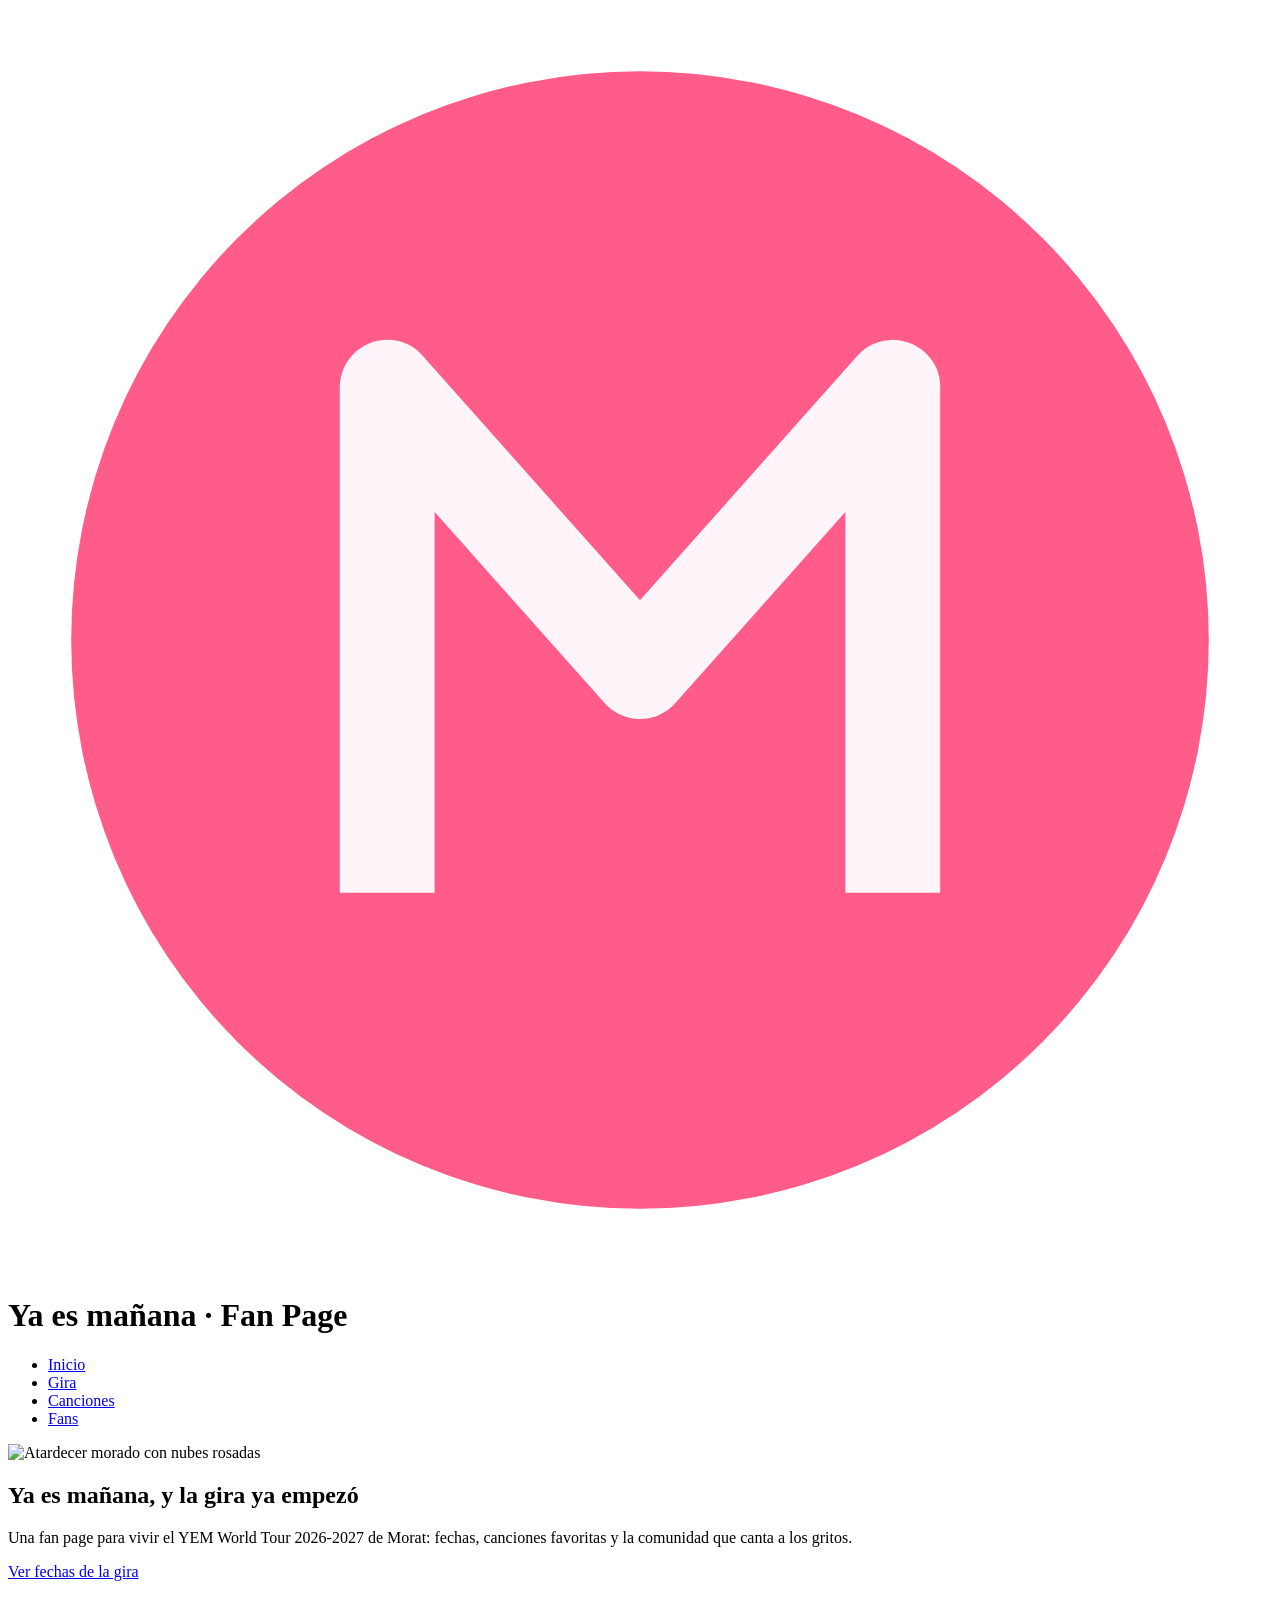
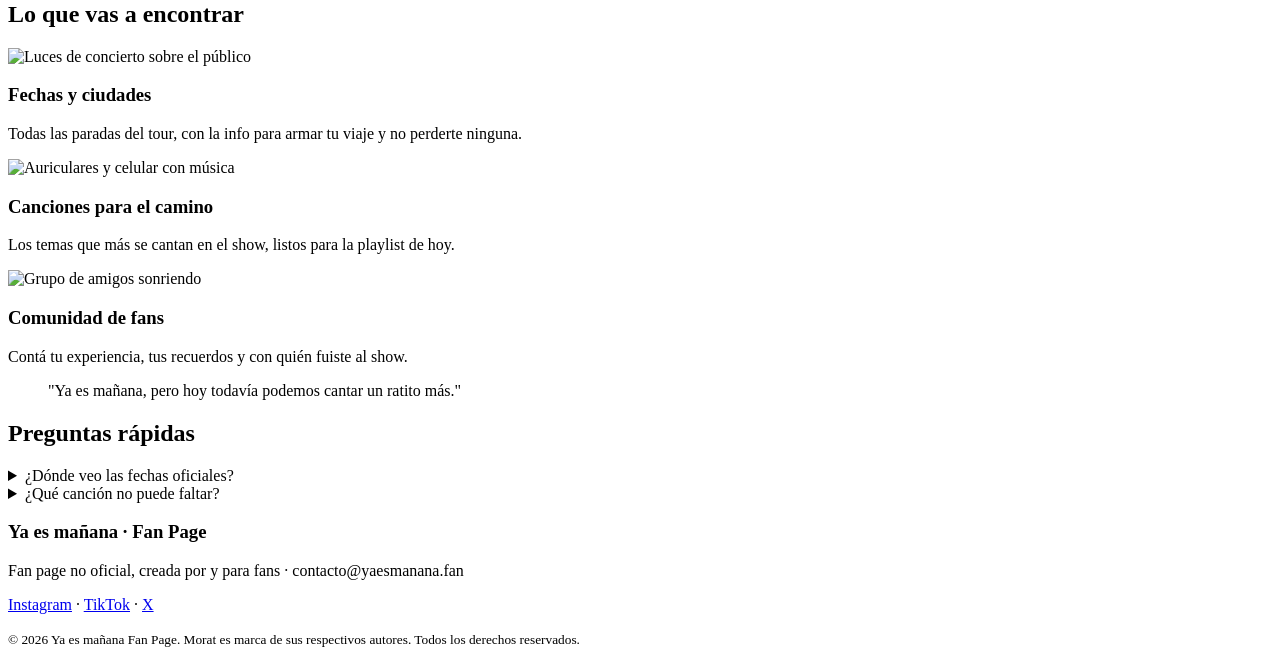
==== index.html @ 42b32e3f "lara" ====
<!DOCTYPE html>
<html lang="es">
<head>
  <meta charset="UTF-8">
  <meta name="viewport" content="width=device-width, initial-scale=1.0">
  <title>Ya es mañana | Inicio</title>
  <link rel="stylesheet" href="styles.css">
</head>
<body>

  <header class="encabezado">
    <div class="marca">
      <svg class="logo" viewBox="0 0 40 40" aria-hidden="true">
        <circle cx="20" cy="20" r="18" fill="#FF5C8A"/>
        <path d="M12 28V12l8 9 8-9v16" fill="none" stroke="#FFF4FA" stroke-width="3" stroke-linejoin="round"/>
      </svg>
      <h1>Ya es mañana · Fan Page</h1>
    </div>
  </header>

  <nav class="navegacion">
    <ul class="botonera">
      <li><a href="index.html" class="activo" aria-current="page">Inicio</a></li>
      <li><a href="gira.html">Gira</a></li>
      <li><a href="canciones.html">Canciones</a></li>
      <li><a href="fans.html">Fans</a></li>
    </ul>
  </nav>

  <main>
    <section class="hero">
      <img src="https://picsum.photos/seed/atardecer-morado/900/600" alt="Atardecer morado con nubes rosadas">
      <div>
        <h2>Ya es mañana, y la gira ya empezó</h2>
        <p>Una fan page para vivir el YEM World Tour 2026-2027 de Morat: fechas, canciones favoritas y la comunidad que canta a los gritos.</p>
        <a href="gira.html" class="boton">Ver fechas de la gira</a>
      </div>
    </section>

    <h2>Lo que vas a encontrar</h2>
    <section class="tarjetas">
      <article class="tarjeta">
        <img src="https://picsum.photos/seed/concierto-luces/400/300" alt="Luces de concierto sobre el público">
        <h3>Fechas y ciudades</h3>
        <p>Todas las paradas del tour, con la info para armar tu viaje y no perderte ninguna.</p>
      </article>
      <article class="tarjeta">
        <img src="https://picsum.photos/seed/auriculares-musica/400/300" alt="Auriculares y celular con música">
        <h3>Canciones para el camino</h3>
        <p>Los temas que más se cantan en el show, listos para la playlist de hoy.</p>
      </article>
      <article class="tarjeta">
        <img src="https://picsum.photos/seed/fans-amigos/400/300" alt="Grupo de amigos sonriendo">
        <h3>Comunidad de fans</h3>
        <p>Contá tu experiencia, tus recuerdos y con quién fuiste al show.</p>
      </article>
    </section>

    <blockquote class="cita">
      "Ya es mañana, pero hoy todavía podemos cantar un ratito más."
    </blockquote>

    <h2>Preguntas rápidas</h2>
    <details>
      <summary>¿Dónde veo las fechas oficiales?</summary>
      <p>En la web oficial de Morat y en las plataformas de venta de entradas. Este sitio es un fan page no oficial.</p>
    </details>
    <details>
      <summary>¿Qué canción no puede faltar?</summary>
      <p>Depende del día, pero siempre sube el volumen cuando suena el coro de todo el estadio.</p>
    </details>
  </main>

  <footer class="pie">
    <h3>Ya es mañana · Fan Page</h3>
    <p>Fan page no oficial, creada por y para fans · contacto@yaesmanana.fan</p>
    <p>
      <a href="https://instagram.com/yaesmanana.fan" target="_blank">Instagram</a> ·
      <a href="https://tiktok.com/@yaesmanana.fan" target="_blank">TikTok</a> ·
      <a href="https://x.com/yaesmanana_fan" target="_blank">X</a>
    </p>
    <small>© 2026 Ya es mañana Fan Page. Morat es marca de sus respectivos autores. Todos los derechos reservados.</small>
  </footer>

</body>
</html>
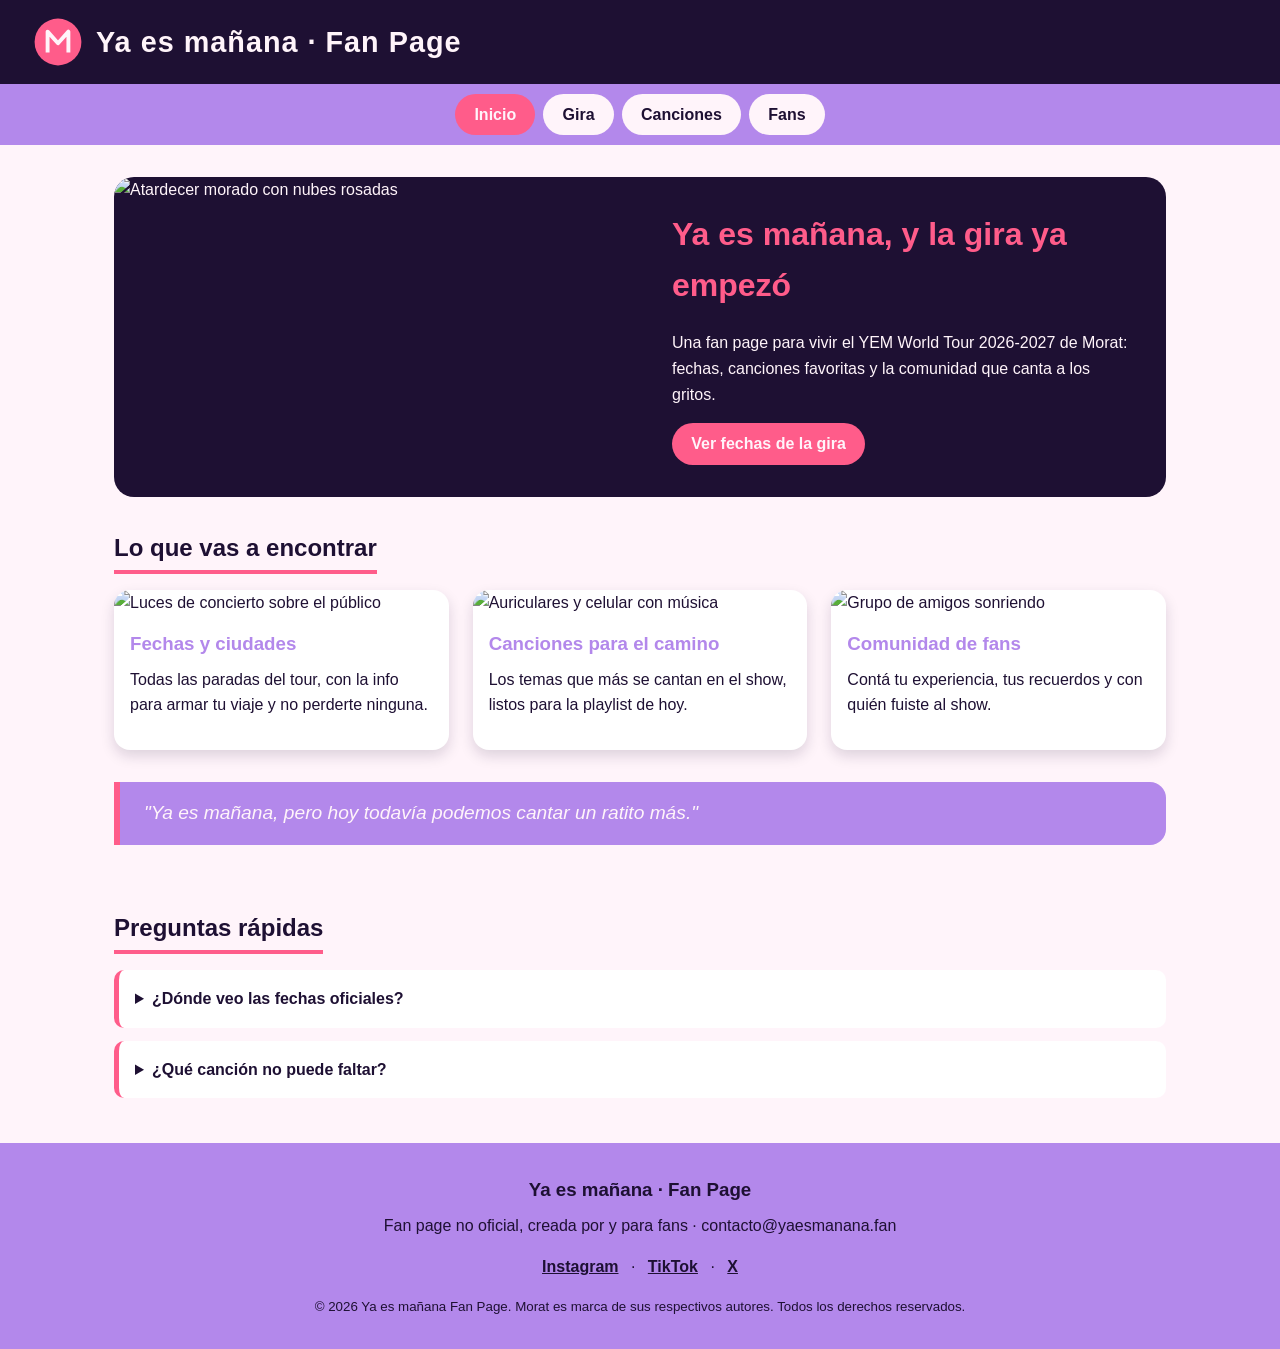
==== commit f17d0c45: "1" ====
--- a/index.html
+++ b/index.html
@@ -4,7 +4,7 @@
   <meta charset="UTF-8">
   <meta name="viewport" content="width=device-width, initial-scale=1.0">
   <title>Ya es mañana | Inicio</title>
-  <link rel="stylesheet" href="styles.css">
+ <link rel="stylesheet" href="style.css">
 </head>
 <body>
 
--- a/style.css
+++ b/style.css
@@ -0,0 +1,189 @@
+/* Paleta: 4 colores usados en todo el sitio */
+:root {
+  --noche: #1E1033;   /* textos, títulos y fondos oscuros */
+  --rosa: #FF5C8A;    /* elementos destacados, logo y acentos */
+  --lila: #B388EB;    /* botones y barra de navegación */
+  --cielo: #FFF4FA;   /* fondo general */
+  --fuente: "Trebuchet MS", Verdana, sans-serif;
+}
+
+* { box-sizing: border-box; margin: 0; padding: 0; }
+
+body {
+  font-family: var(--fuente);
+  background: var(--cielo);
+  color: var(--noche);
+  line-height: 1.6;
+}
+
+/* Encabezado */
+.encabezado {
+  background: var(--noche);
+  color: var(--cielo);
+  padding: 1rem 2rem;
+}
+.marca { display: flex; align-items: center; gap: 0.75rem; }
+.marca h1 { font-size: 1.8rem; color: var(--cielo); letter-spacing: 1px; }
+.logo { width: 52px; height: 52px; }
+
+/* Barra de navegación */
+.navegacion { background: var(--lila); padding: 0.6rem 1rem; }
+.botonera {
+  list-style: none;
+  display: flex;
+  flex-wrap: wrap;
+  justify-content: center;
+  gap: 0.5rem;
+}
+.botonera a, .boton {
+  display: inline-block;
+  background: var(--cielo);
+  color: var(--noche);
+  text-decoration: none;
+  padding: 0.5rem 1.2rem;
+  border-radius: 999px;
+  font-weight: bold;
+  transition: transform 0.2s, background 0.2s;
+}
+.botonera a:hover, .boton:hover {
+  background: var(--rosa);
+  color: var(--cielo);
+  transform: translateY(-2px);
+}
+.botonera a.activo { background: var(--rosa); color: var(--cielo); }
+
+/* Contenido */
+main { max-width: 1100px; margin: 0 auto; padding: 2rem 1.5rem; }
+h2 {
+  display: inline-block;
+  color: var(--noche);
+  border-bottom: 4px solid var(--rosa);
+  margin: 2rem 0 1rem;
+  padding-bottom: 0.2rem;
+}
+h3 { color: var(--lila); margin-bottom: 0.5rem; }
+p { margin-bottom: 1rem; }
+
+/* Hero */
+.hero {
+  background: var(--noche);
+  color: var(--cielo);
+  border-radius: 20px;
+  overflow: hidden;
+  display: grid;
+  grid-template-columns: 1fr 1fr;
+  align-items: center;
+}
+.hero img { width: 100%; height: 100%; object-fit: cover; min-height: 320px; }
+.hero div { padding: 2rem; }
+.hero h2 { color: var(--rosa); border: none; margin-top: 0; font-size: 2rem; }
+.hero p { color: var(--cielo); }
+
+/* Tarjetas */
+.tarjetas {
+  display: grid;
+  grid-template-columns: repeat(auto-fit, minmax(240px, 1fr));
+  gap: 1.5rem;
+}
+.tarjeta {
+  background: #fff;
+  border-radius: 16px;
+  overflow: hidden;
+  box-shadow: 0 6px 14px rgba(30, 16, 51, 0.15);
+  padding-bottom: 1rem;
+}
+.tarjeta img { width: 100%; height: 180px; object-fit: cover; }
+.tarjeta h3, .tarjeta p { padding: 0 1rem; }
+.tarjeta h3 { padding-top: 0.8rem; }
+
+/* Frase destacada */
+.cita {
+  border-left: 6px solid var(--rosa);
+  padding: 1rem 1.5rem;
+  margin: 2rem 0;
+  font-style: italic;
+  font-size: 1.2rem;
+  background: var(--lila);
+  color: var(--cielo);
+  border-radius: 0 16px 16px 0;
+}
+
+/* Botones */
+.boton { border: none; cursor: pointer; background: var(--rosa); color: var(--cielo); font-size: 1rem; }
+.boton:hover { background: var(--noche); }
+
+/* Tabla de fechas */
+table { width: 100%; border-collapse: collapse; background: #fff; border-radius: 12px; overflow: hidden; }
+th, td { padding: 0.8rem; text-align: left; border-bottom: 1px solid #eadcf5; }
+th { background: var(--lila); color: var(--cielo); }
+td.destacado { color: var(--rosa); font-weight: bold; }
+
+/* Desplegables (preguntas frecuentes) */
+details {
+  background: #fff;
+  padding: 1rem;
+  border-radius: 10px;
+  margin-bottom: 0.8rem;
+  border-left: 5px solid var(--rosa);
+}
+summary { cursor: pointer; font-weight: bold; color: var(--noche); }
+
+/* Figuras y galería */
+figure { background: #fff; padding: 0.5rem; border-radius: 12px; }
+figure img { width: 100%; border-radius: 10px; }
+figcaption { text-align: center; font-size: 0.9rem; color: var(--lila); margin-top: 0.4rem; }
+
+/* Video */
+video { width: 100%; border-radius: 16px; border: 4px solid var(--rosa); }
+
+.galeria {
+  display: grid;
+  grid-template-columns: repeat(auto-fit, minmax(200px, 1fr));
+  gap: 1rem;
+}
+
+/* Lista de canciones */
+.canciones li {
+  background: #fff;
+  list-style: none;
+  padding: 0.8rem 1rem;
+  margin-bottom: 0.6rem;
+  border-radius: 10px;
+  border-left: 5px solid var(--lila);
+}
+.canciones li::before { content: "♪ "; color: var(--rosa); font-weight: bold; }
+
+/* Formulario */
+.formulario {
+  background: #fff;
+  padding: 2rem;
+  border-radius: 16px;
+  display: grid;
+  gap: 1rem;
+  max-width: 600px;
+}
+.formulario label { font-weight: bold; }
+.formulario input, .formulario select, .formulario textarea {
+  width: 100%;
+  padding: 0.6rem;
+  border: 2px solid var(--lila);
+  border-radius: 8px;
+  font-family: inherit;
+  background: var(--cielo);
+}
+
+/* Pie de página */
+.pie {
+  background: var(--lila);
+  color: var(--noche);
+  padding: 2rem;
+  text-align: center;
+}
+.pie h3 { color: var(--noche); }
+.pie a { color: var(--noche); font-weight: bold; margin: 0 0.5rem; }
+.pie a:hover { color: var(--cielo); }
+.pie small { display: block; margin-top: 1rem; }
+
+@media (max-width: 700px) {
+  .hero { grid-template-columns: 1fr; }
+}
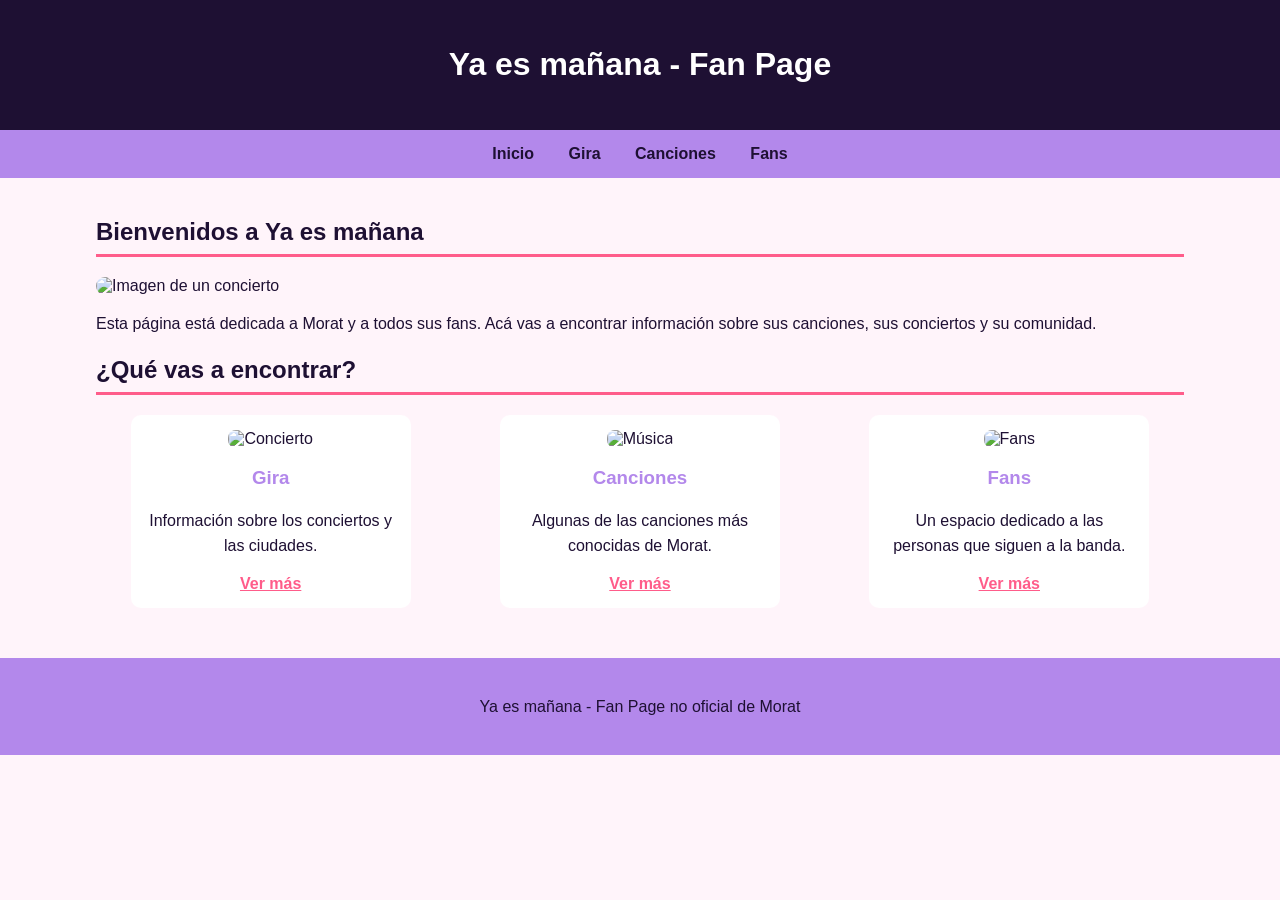
==== commit 2cd7e515: "1" ====
--- a/index.html
+++ b/index.html
@@ -1,86 +1,66 @@
 <!DOCTYPE html>
 <html lang="es">
 <head>
-  <meta charset="UTF-8">
-  <meta name="viewport" content="width=device-width, initial-scale=1.0">
-  <title>Ya es mañana | Inicio</title>
- <link rel="stylesheet" href="style.css">
+    <meta charset="UTF-8">
+    <title>Ya es mañana - Inicio</title>
+    <link rel="stylesheet" href="style.css">
 </head>
+
 <body>
 
-  <header class="encabezado">
-    <div class="marca">
-      <svg class="logo" viewBox="0 0 40 40" aria-hidden="true">
-        <circle cx="20" cy="20" r="18" fill="#FF5C8A"/>
-        <path d="M12 28V12l8 9 8-9v16" fill="none" stroke="#FFF4FA" stroke-width="3" stroke-linejoin="round"/>
-      </svg>
-      <h1>Ya es mañana · Fan Page</h1>
-    </div>
-  </header>
+    <header>
+        <h1>Ya es mañana - Fan Page</h1>
+    </header>
 
-  <nav class="navegacion">
-    <ul class="botonera">
-      <li><a href="index.html" class="activo" aria-current="page">Inicio</a></li>
-      <li><a href="gira.html">Gira</a></li>
-      <li><a href="canciones.html">Canciones</a></li>
-      <li><a href="fans.html">Fans</a></li>
-    </ul>
-  </nav>
+    <nav>
+        <a href="index.html">Inicio</a>
+        <a href="gira.html">Gira</a>
+        <a href="canciones.html">Canciones</a>
+        <a href="fans.html">Fans</a>
+    </nav>
 
-  <main>
-    <section class="hero">
-      <img src="https://picsum.photos/seed/atardecer-morado/900/600" alt="Atardecer morado con nubes rosadas">
-      <div>
-        <h2>Ya es mañana, y la gira ya empezó</h2>
-        <p>Una fan page para vivir el YEM World Tour 2026-2027 de Morat: fechas, canciones favoritas y la comunidad que canta a los gritos.</p>
-        <a href="gira.html" class="boton">Ver fechas de la gira</a>
-      </div>
-    </section>
+    <main>
+        <h2>Bienvenidos a Ya es mañana</h2>
 
-    <h2>Lo que vas a encontrar</h2>
-    <section class="tarjetas">
-      <article class="tarjeta">
-        <img src="https://picsum.photos/seed/concierto-luces/400/300" alt="Luces de concierto sobre el público">
-        <h3>Fechas y ciudades</h3>
-        <p>Todas las paradas del tour, con la info para armar tu viaje y no perderte ninguna.</p>
-      </article>
-      <article class="tarjeta">
-        <img src="https://picsum.photos/seed/auriculares-musica/400/300" alt="Auriculares y celular con música">
-        <h3>Canciones para el camino</h3>
-        <p>Los temas que más se cantan en el show, listos para la playlist de hoy.</p>
-      </article>
-      <article class="tarjeta">
-        <img src="https://picsum.photos/seed/fans-amigos/400/300" alt="Grupo de amigos sonriendo">
-        <h3>Comunidad de fans</h3>
-        <p>Contá tu experiencia, tus recuerdos y con quién fuiste al show.</p>
-      </article>
-    </section>
+        <img class="principal" src="https://picsum.photos/seed/morat-inicio/900/400" alt="Imagen de un concierto">
 
-    <blockquote class="cita">
-      "Ya es mañana, pero hoy todavía podemos cantar un ratito más."
-    </blockquote>
+        <p>
+            Esta página está dedicada a Morat y a todos sus fans.
+            Acá vas a encontrar información sobre sus canciones,
+            sus conciertos y su comunidad.
+        </p>
 
-    <h2>Preguntas rápidas</h2>
-    <details>
-      <summary>¿Dónde veo las fechas oficiales?</summary>
-      <p>En la web oficial de Morat y en las plataformas de venta de entradas. Este sitio es un fan page no oficial.</p>
-    </details>
-    <details>
-      <summary>¿Qué canción no puede faltar?</summary>
-      <p>Depende del día, pero siempre sube el volumen cuando suena el coro de todo el estadio.</p>
-    </details>
-  </main>
+        <h2>¿Qué vas a encontrar?</h2>
 
-  <footer class="pie">
-    <h3>Ya es mañana · Fan Page</h3>
-    <p>Fan page no oficial, creada por y para fans · contacto@yaesmanana.fan</p>
-    <p>
-      <a href="https://instagram.com/yaesmanana.fan" target="_blank">Instagram</a> ·
-      <a href="https://tiktok.com/@yaesmanana.fan" target="_blank">TikTok</a> ·
-      <a href="https://x.com/yaesmanana_fan" target="_blank">X</a>
-    </p>
-    <small>© 2026 Ya es mañana Fan Page. Morat es marca de sus respectivos autores. Todos los derechos reservados.</small>
-  </footer>
+        <section class="tarjetas">
+
+            <article>
+                <img src="https://picsum.photos/seed/concierto-morat/400/250" alt="Concierto">
+                <h3>Gira</h3>
+                <p>Información sobre los conciertos y las ciudades.</p>
+                <a href="gira.html">Ver más</a>
+            </article>
+
+            <article>
+                <img src="https://picsum.photos/seed/musica-morat/400/250" alt="Música">
+                <h3>Canciones</h3>
+                <p>Algunas de las canciones más conocidas de Morat.</p>
+                <a href="canciones.html">Ver más</a>
+            </article>
+
+            <article>
+                <img src="https://picsum.photos/seed/fans-morat/400/250" alt="Fans">
+                <h3>Fans</h3>
+                <p>Un espacio dedicado a las personas que siguen a la banda.</p>
+                <a href="fans.html">Ver más</a>
+            </article>
+
+        </section>
+    </main>
+
+    <footer>
+        <p>Ya es mañana - Fan Page no oficial de Morat</p>
+    </footer>
 
 </body>
 </html>
--- a/style.css
+++ b/style.css
@@ -1,189 +1,117 @@
-/* Paleta: 4 colores usados en todo el sitio */
-:root {
-  --noche: #1E1033;   /* textos, títulos y fondos oscuros */
-  --rosa: #FF5C8A;    /* elementos destacados, logo y acentos */
-  --lila: #B388EB;    /* botones y barra de navegación */
-  --cielo: #FFF4FA;   /* fondo general */
-  --fuente: "Trebuchet MS", Verdana, sans-serif;
-}
-
-* { box-sizing: border-box; margin: 0; padding: 0; }
-
 body {
-  font-family: var(--fuente);
-  background: var(--cielo);
-  color: var(--noche);
-  line-height: 1.6;
+    background-color: #fff4fa;
+    color: #1e1033;
+    font-family: Arial, sans-serif;
+    margin: 0;
 }
 
 /* Encabezado */
-.encabezado {
-  background: var(--noche);
-  color: var(--cielo);
-  padding: 1rem 2rem;
+header {
+    background-color: #1e1033;
+    color: white;
+    text-align: center;
+    padding: 25px;
 }
-.marca { display: flex; align-items: center; gap: 0.75rem; }
-.marca h1 { font-size: 1.8rem; color: var(--cielo); letter-spacing: 1px; }
-.logo { width: 52px; height: 52px; }
 
-/* Barra de navegación */
-.navegacion { background: var(--lila); padding: 0.6rem 1rem; }
-.botonera {
-  list-style: none;
-  display: flex;
-  flex-wrap: wrap;
-  justify-content: center;
-  gap: 0.5rem;
+/* Menú */
+nav {
+    background-color: #b388eb;
+    text-align: center;
+    padding: 15px;
 }
-.botonera a, .boton {
-  display: inline-block;
-  background: var(--cielo);
-  color: var(--noche);
-  text-decoration: none;
-  padding: 0.5rem 1.2rem;
-  border-radius: 999px;
-  font-weight: bold;
-  transition: transform 0.2s, background 0.2s;
+
+nav a {
+    color: #1e1033;
+    text-decoration: none;
+    margin: 15px;
+    font-weight: bold;
 }
-.botonera a:hover, .boton:hover {
-  background: var(--rosa);
-  color: var(--cielo);
-  transform: translateY(-2px);
-}
-.botonera a.activo { background: var(--rosa); color: var(--cielo); }
 
 /* Contenido */
-main { max-width: 1100px; margin: 0 auto; padding: 2rem 1.5rem; }
+main {
+    width: 85%;
+    margin: auto;
+    padding: 20px;
+}
+
 h2 {
-  display: inline-block;
-  color: var(--noche);
-  border-bottom: 4px solid var(--rosa);
-  margin: 2rem 0 1rem;
-  padding-bottom: 0.2rem;
+    color: #1e1033;
+    border-bottom: 3px solid #ff5c8a;
+    padding-bottom: 8px;
 }
-h3 { color: var(--lila); margin-bottom: 0.5rem; }
-p { margin-bottom: 1rem; }
 
-/* Hero */
-.hero {
-  background: var(--noche);
-  color: var(--cielo);
-  border-radius: 20px;
-  overflow: hidden;
-  display: grid;
-  grid-template-columns: 1fr 1fr;
-  align-items: center;
+h3 {
+    color: #b388eb;
 }
-.hero img { width: 100%; height: 100%; object-fit: cover; min-height: 320px; }
-.hero div { padding: 2rem; }
-.hero h2 { color: var(--rosa); border: none; margin-top: 0; font-size: 2rem; }
-.hero p { color: var(--cielo); }
+
+p {
+    line-height: 1.6;
+}
+
+/* Imágenes */
+.principal {
+    width: 100%;
+    height: 300px;
+    object-fit: cover;
+    border-radius: 10px;
+}
 
 /* Tarjetas */
 .tarjetas {
-  display: grid;
-  grid-template-columns: repeat(auto-fit, minmax(240px, 1fr));
-  gap: 1.5rem;
-}
-.tarjeta {
-  background: #fff;
-  border-radius: 16px;
-  overflow: hidden;
-  box-shadow: 0 6px 14px rgba(30, 16, 51, 0.15);
-  padding-bottom: 1rem;
-}
-.tarjeta img { width: 100%; height: 180px; object-fit: cover; }
-.tarjeta h3, .tarjeta p { padding: 0 1rem; }
-.tarjeta h3 { padding-top: 0.8rem; }
-
-/* Frase destacada */
-.cita {
-  border-left: 6px solid var(--rosa);
-  padding: 1rem 1.5rem;
-  margin: 2rem 0;
-  font-style: italic;
-  font-size: 1.2rem;
-  background: var(--lila);
-  color: var(--cielo);
-  border-radius: 0 16px 16px 0;
+    display: flex;
+    justify-content: space-around;
+    flex-wrap: wrap;
+    gap: 20px;
 }
 
-/* Botones */
-.boton { border: none; cursor: pointer; background: var(--rosa); color: var(--cielo); font-size: 1rem; }
-.boton:hover { background: var(--noche); }
-
-/* Tabla de fechas */
-table { width: 100%; border-collapse: collapse; background: #fff; border-radius: 12px; overflow: hidden; }
-th, td { padding: 0.8rem; text-align: left; border-bottom: 1px solid #eadcf5; }
-th { background: var(--lila); color: var(--cielo); }
-td.destacado { color: var(--rosa); font-weight: bold; }
-
-/* Desplegables (preguntas frecuentes) */
-details {
-  background: #fff;
-  padding: 1rem;
-  border-radius: 10px;
-  margin-bottom: 0.8rem;
-  border-left: 5px solid var(--rosa);
-}
-summary { cursor: pointer; font-weight: bold; color: var(--noche); }
-
-/* Figuras y galería */
-figure { background: #fff; padding: 0.5rem; border-radius: 12px; }
-figure img { width: 100%; border-radius: 10px; }
-figcaption { text-align: center; font-size: 0.9rem; color: var(--lila); margin-top: 0.4rem; }
-
-/* Video */
-video { width: 100%; border-radius: 16px; border: 4px solid var(--rosa); }
-
-.galeria {
-  display: grid;
-  grid-template-columns: repeat(auto-fit, minmax(200px, 1fr));
-  gap: 1rem;
+article {
+    background-color: white;
+    width: 250px;
+    padding: 15px;
+    border-radius: 10px;
+    text-align: center;
 }
 
-/* Lista de canciones */
-.canciones li {
-  background: #fff;
-  list-style: none;
-  padding: 0.8rem 1rem;
-  margin-bottom: 0.6rem;
-  border-radius: 10px;
-  border-left: 5px solid var(--lila);
+article img {
+    width: 100%;
+    height: 150px;
+    object-fit: cover;
+    border-radius: 8px;
 }
-.canciones li::before { content: "♪ "; color: var(--rosa); font-weight: bold; }
 
-/* Formulario */
-.formulario {
-  background: #fff;
-  padding: 2rem;
-  border-radius: 16px;
-  display: grid;
-  gap: 1rem;
-  max-width: 600px;
+article a {
+    color: #ff5c8a;
+    font-weight: bold;
 }
-.formulario label { font-weight: bold; }
-.formulario input, .formulario select, .formulario textarea {
-  width: 100%;
-  padding: 0.6rem;
-  border: 2px solid var(--lila);
-  border-radius: 8px;
-  font-family: inherit;
-  background: var(--cielo);
+
+/* Tabla */
+table {
+    width: 100%;
+    background-color: white;
+    border-collapse: collapse;
+}
+
+th {
+    background-color: #b388eb;
+    color: white;
+}
+
+td, th {
+    padding: 15px;
+    border: 1px solid #dddddd;
+    text-align: center;
+}
+
+/* Lista */
+li {
+    margin: 10px;
 }
 
 /* Pie de página */
-.pie {
-  background: var(--lila);
-  color: var(--noche);
-  padding: 2rem;
-  text-align: center;
-}
-.pie h3 { color: var(--noche); }
-.pie a { color: var(--noche); font-weight: bold; margin: 0 0.5rem; }
-.pie a:hover { color: var(--cielo); }
-.pie small { display: block; margin-top: 1rem; }
-
-@media (max-width: 700px) {
-  .hero { grid-template-columns: 1fr; }
-}
+footer {
+    background-color: #b388eb;
+    color: #1e1033;
+    text-align: center;
+    padding: 20px;
+    margin-top: 30px;
+}
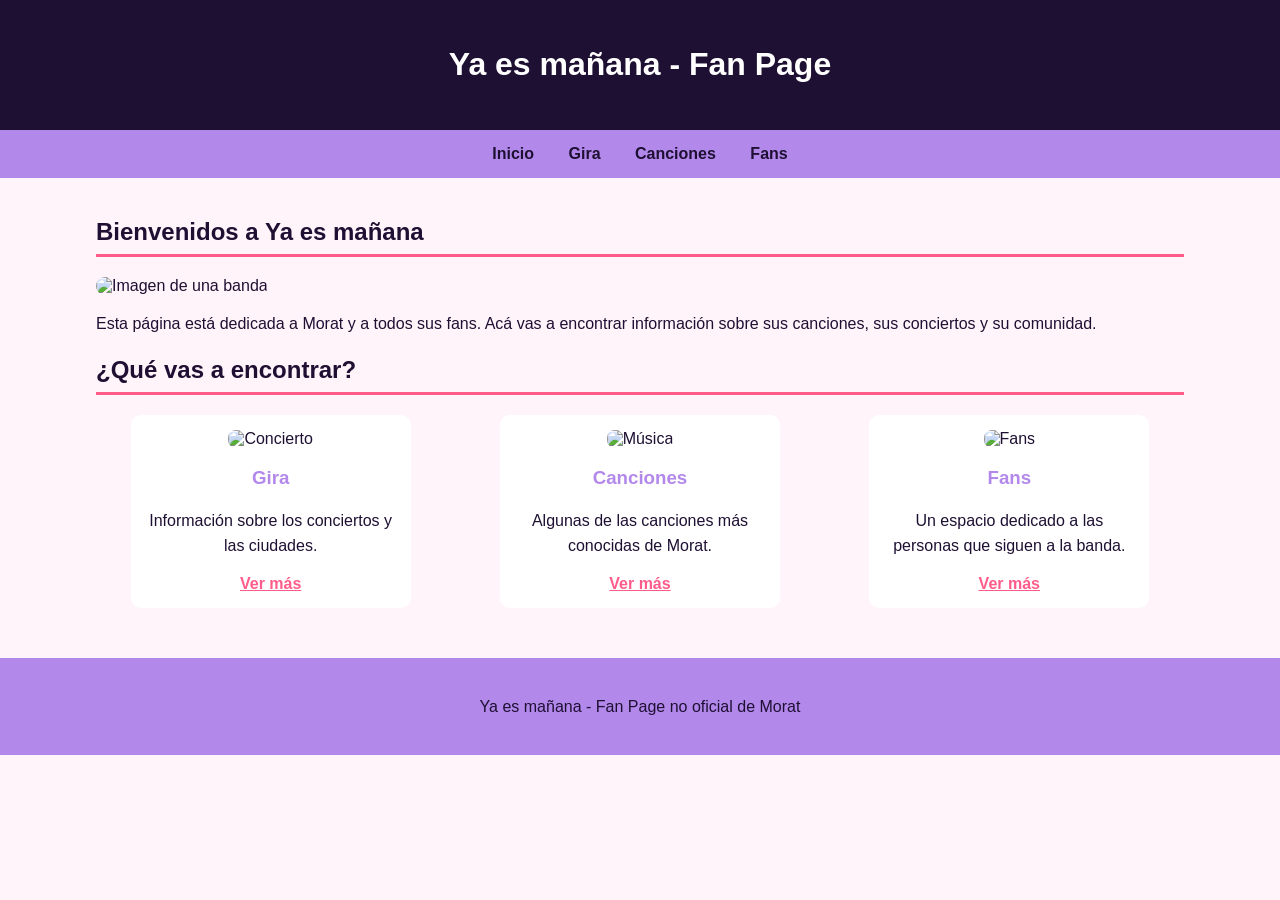
==== commit 9ed85716: "fotos" ====
--- a/index.html
+++ b/index.html
@@ -22,7 +22,7 @@
     <main>
         <h2>Bienvenidos a Ya es mañana</h2>
 
-        <img class="principal" src="https://picsum.photos/seed/morat-inicio/900/400" alt="Imagen de un concierto">
+        <img class="principal" src="https://picsum.photos/seed/morat-inicio/900/400" alt="Imagen de una banda">
 
         <p>
             Esta página está dedicada a Morat y a todos sus fans.
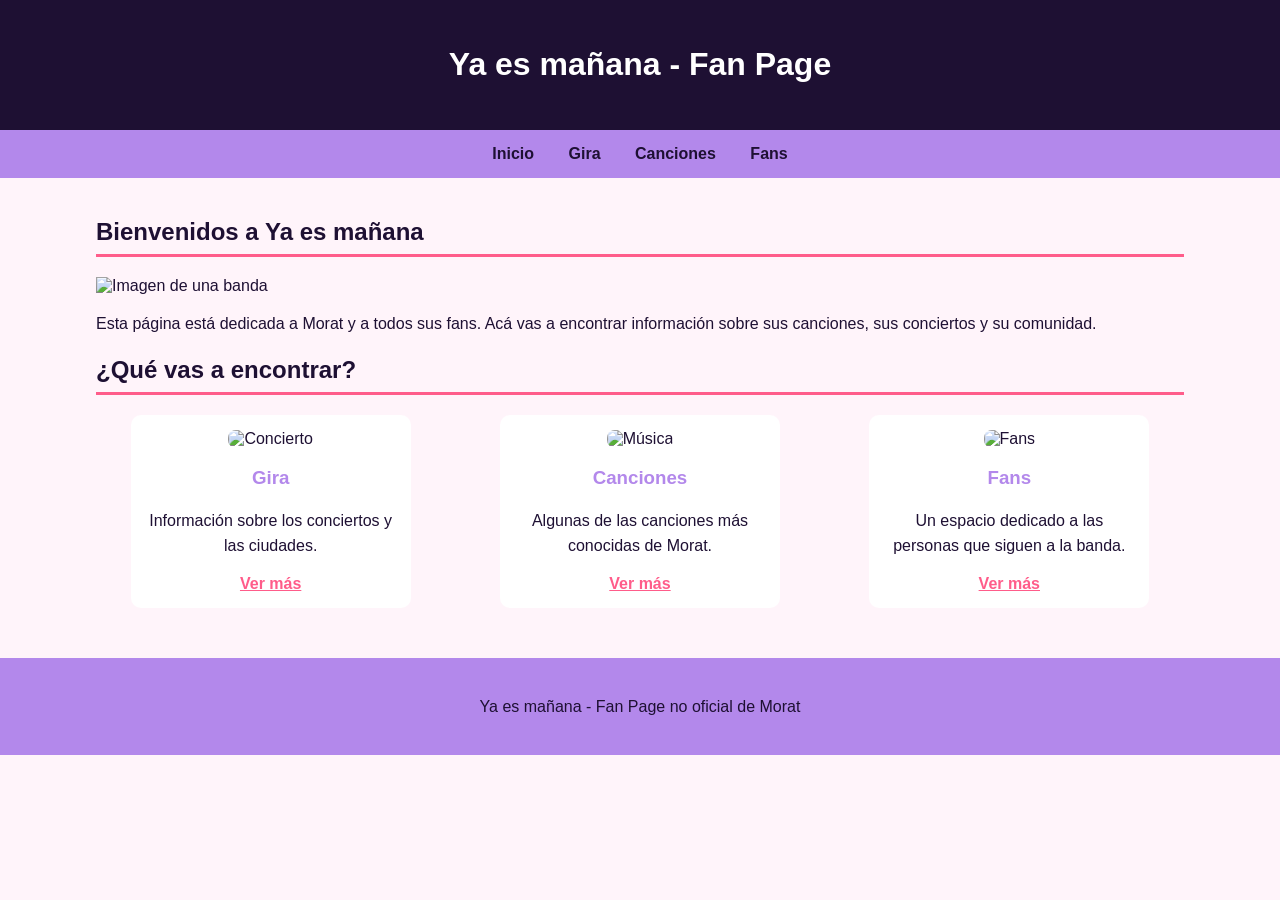
==== commit 10ca1399: "ft" ====
--- a/index.html
+++ b/index.html
@@ -22,7 +22,7 @@
     <main>
         <h2>Bienvenidos a Ya es mañana</h2>
 
-        <img class="principal" src="https://picsum.photos/seed/morat-inicio/900/400" alt="Imagen de una banda">
+        <img class="principal" src="https://encrypted-tbn0.gstatic.com/images?q=tbn:ANd9GcRokxrONrvg3KS_DEIS8q6LKGwWZsNOtIr34ePapoNVctG4_3Tb7A2e3gkM&s=10" alt="Imagen de una banda">
 
         <p>
             Esta página está dedicada a Morat y a todos sus fans.
--- a/style.css
+++ b/style.css
@@ -48,12 +48,20 @@
     line-height: 1.6;
 }
 
-/* Imágenes */
-.principal {
+/.principal {
     width: 100%;
-    height: 300px;
-    object-fit: cover;
+    height: 350px;
+    object-fit: contain;
     border-radius: 10px;
+    background-color: white;
+}
+
+/* Imágenes de las tarjetas */
+article img {
+    width: 100%;
+    height: 200px;
+    object-fit: contain;
+    border-radius: 8px;
 }
 
 /* Tarjetas */
